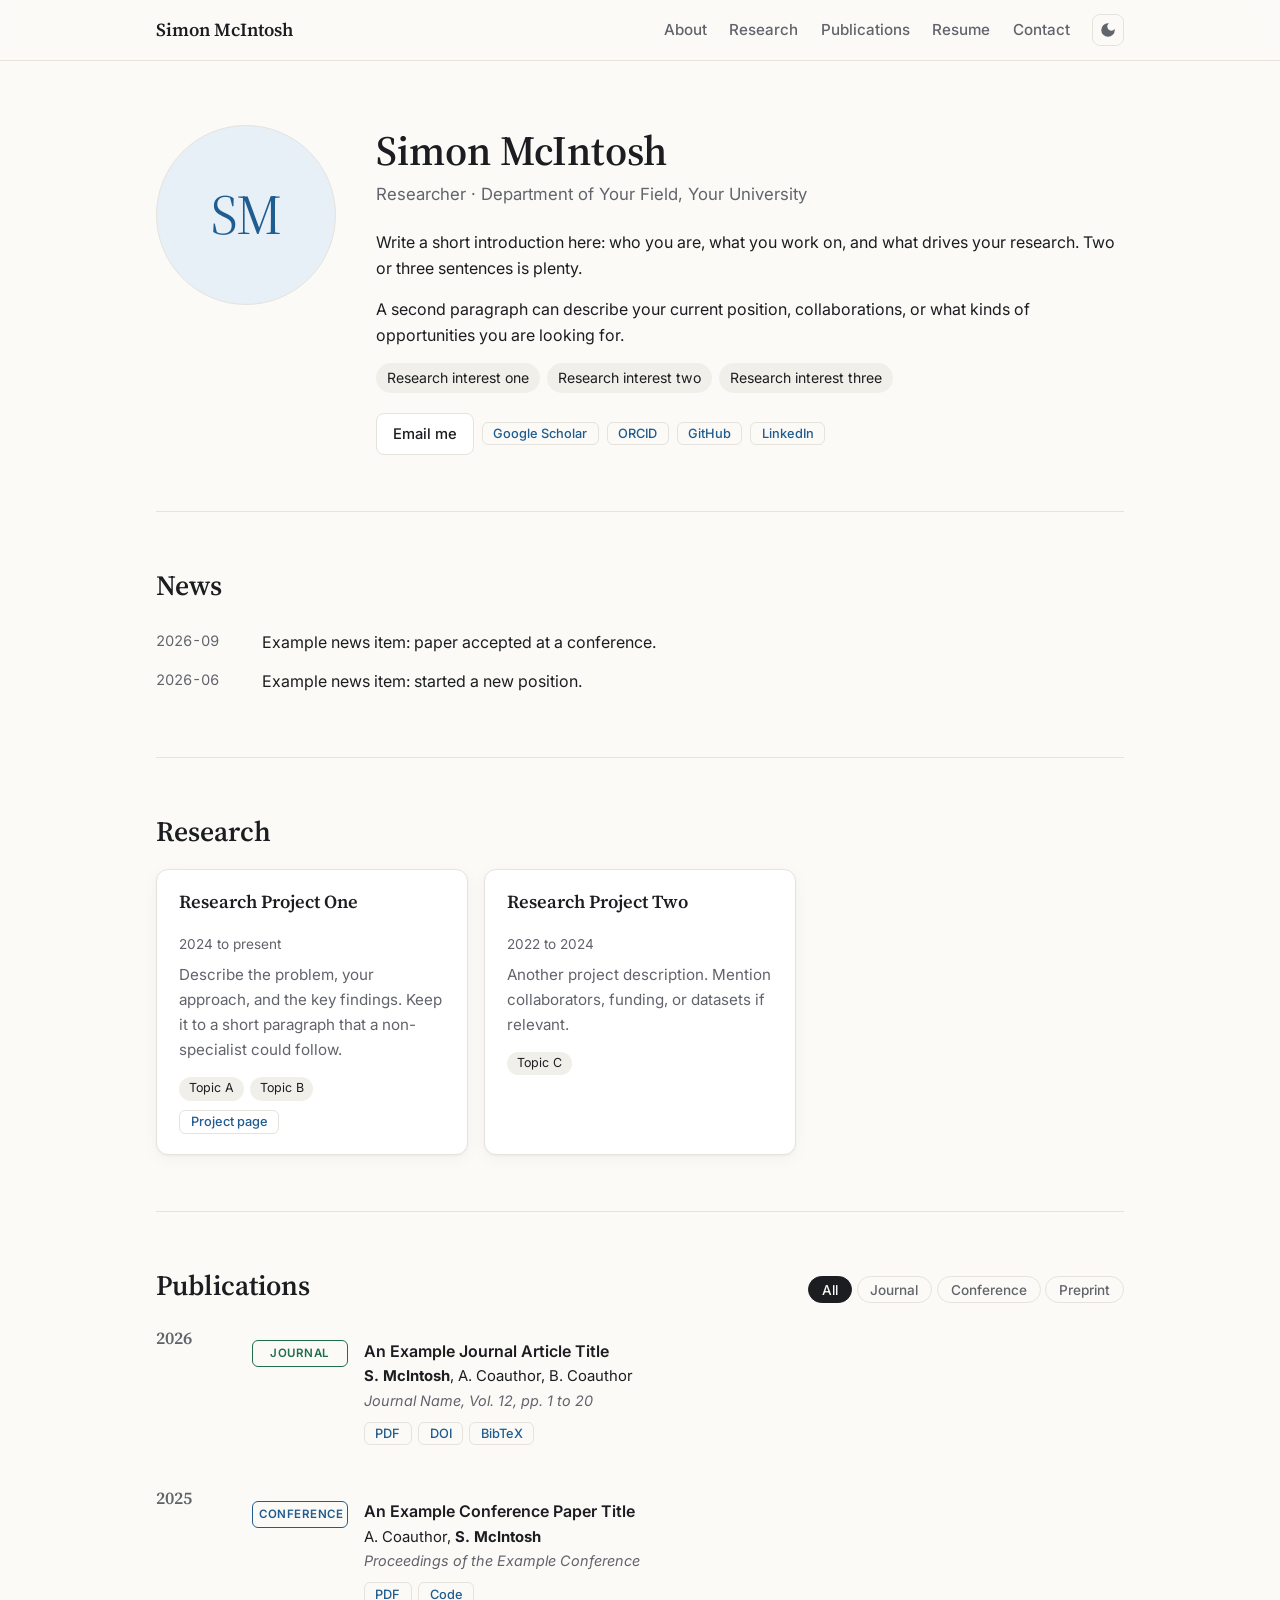
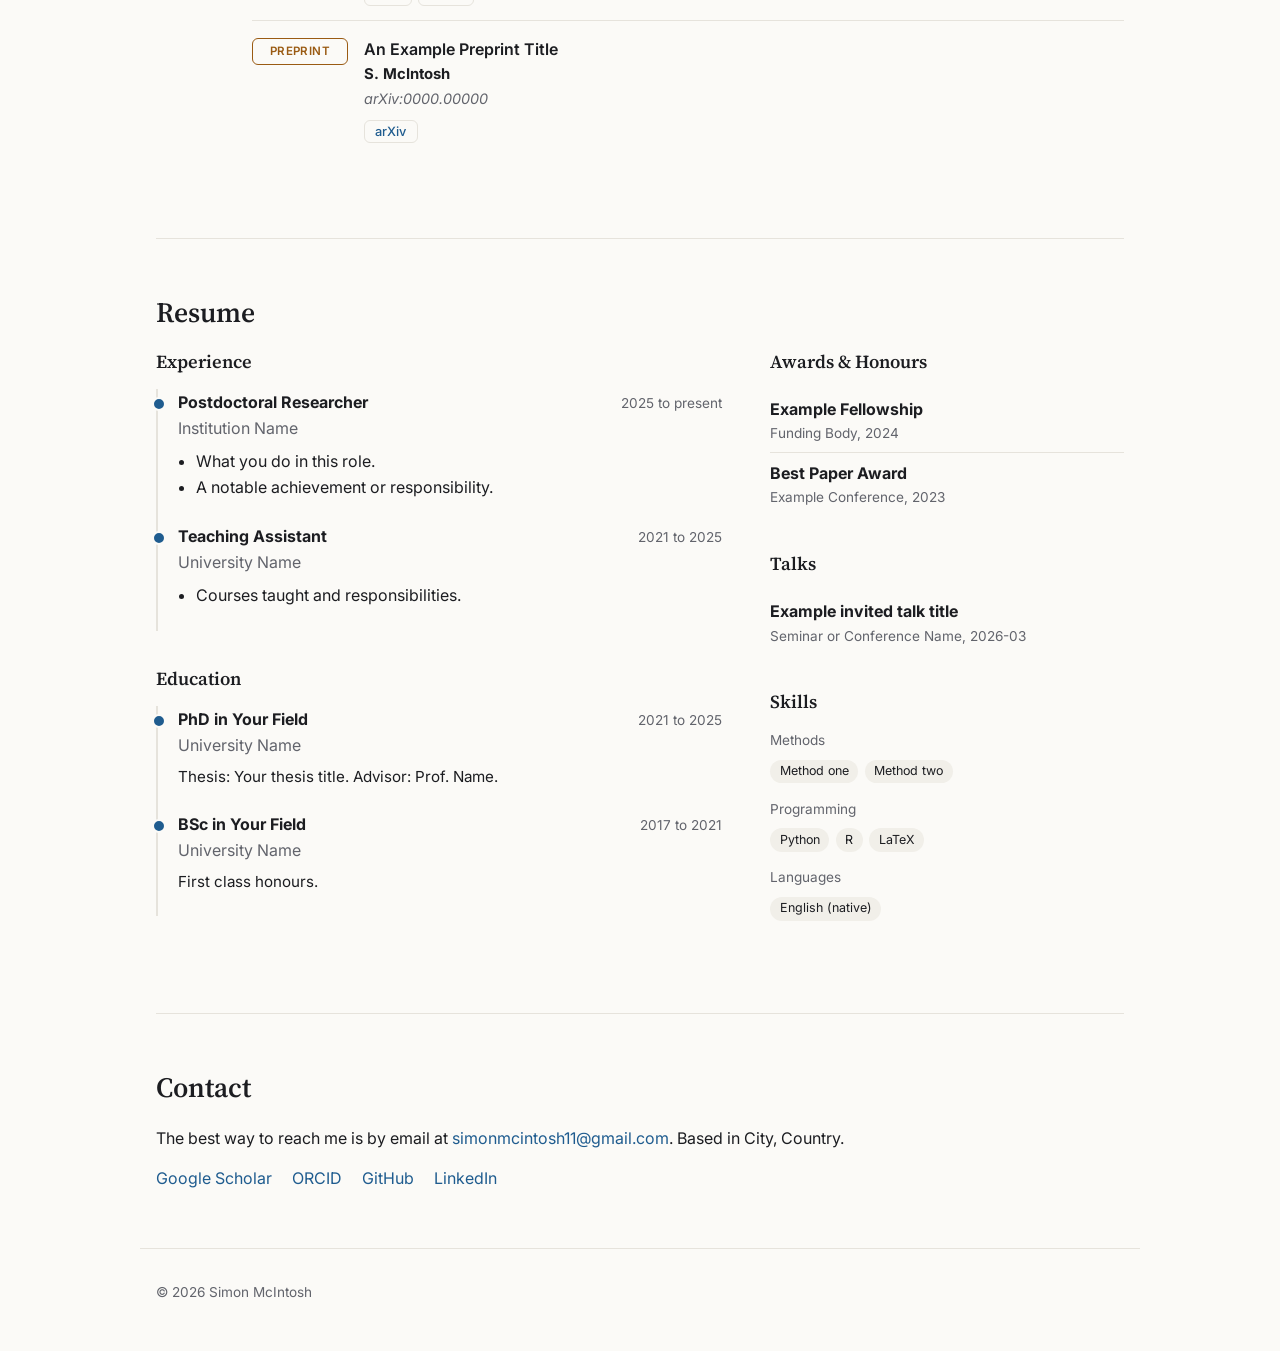
==== index.html @ efc51fea "Add personal website with resume, research, and publications Static site (no build step) suitable fo" ====
<!doctype html>
<html lang="en">
<head>
  <meta charset="utf-8">
  <meta name="viewport" content="width=device-width, initial-scale=1">
  <title>Simon McIntosh</title>
  <meta name="description" content="Resume, research, and publications of Simon McIntosh.">
  <link rel="preconnect" href="https://fonts.googleapis.com">
  <link rel="preconnect" href="https://fonts.gstatic.com" crossorigin>
  <link href="https://fonts.googleapis.com/css2?family=Inter:wght@400;500;600;700&family=Source+Serif+4:opsz,wght@8..60,500;8..60,600&display=swap" rel="stylesheet">
  <link rel="stylesheet" href="styles.css">
</head>
<body>
  <header class="topbar">
    <div class="topbar-inner">
      <a href="#about" class="brand" id="brand"></a>
      <button class="menu-toggle" id="menu-toggle" aria-label="Toggle menu" aria-expanded="false">
        <span></span><span></span><span></span>
      </button>
      <nav id="nav">
        <a href="#about">About</a>
        <a href="#research">Research</a>
        <a href="#publications">Publications</a>
        <a href="#resume">Resume</a>
        <a href="#contact">Contact</a>
        <button class="theme-toggle" id="theme-toggle" aria-label="Toggle dark mode">
          <svg viewBox="0 0 24 24" width="18" height="18" aria-hidden="true"><path fill="currentColor" d="M12 3a9 9 0 1 0 9 9c0-.46-.04-.92-.1-1.36a5.39 5.39 0 0 1-4.4 2.26 5.4 5.4 0 0 1-3.14-9.8c-.44-.06-.9-.1-1.36-.1z"/></svg>
        </button>
      </nav>
    </div>
  </header>

  <main>
    <section id="about" class="hero">
      <div class="hero-photo" id="photo"></div>
      <div class="hero-text">
        <h1 id="name"></h1>
        <p class="subtitle" id="subtitle"></p>
        <div id="about-text"></div>
        <ul class="chips" id="interests"></ul>
        <div class="hero-actions" id="hero-actions"></div>
      </div>
    </section>

    <section id="news-section" class="section">
      <h2>News</h2>
      <ul class="news" id="news"></ul>
    </section>

    <section id="research" class="section">
      <h2>Research</h2>
      <div class="cards" id="research-list"></div>
    </section>

    <section id="publications" class="section">
      <div class="section-head">
        <h2>Publications</h2>
        <div class="filters" id="pub-filters" role="tablist"></div>
      </div>
      <div id="pub-list"></div>
    </section>

    <section id="resume" class="section">
      <div class="section-head">
        <h2>Resume</h2>
        <div id="cv-download"></div>
      </div>
      <div class="resume-grid">
        <div>
          <div id="experience-block">
            <h3>Experience</h3>
            <div class="timeline" id="experience"></div>
          </div>
          <div id="education-block">
            <h3>Education</h3>
            <div class="timeline" id="education"></div>
          </div>
        </div>
        <aside>
          <div id="awards-block">
            <h3>Awards &amp; Honours</h3>
            <ul class="plain" id="awards"></ul>
          </div>
          <div id="talks-block">
            <h3>Talks</h3>
            <ul class="plain" id="talks"></ul>
          </div>
          <div id="skills-block">
            <h3>Skills</h3>
            <div id="skills"></div>
          </div>
        </aside>
      </div>
    </section>

    <section id="contact" class="section contact">
      <h2>Contact</h2>
      <p id="contact-text"></p>
      <ul class="link-row" id="contact-links"></ul>
    </section>
  </main>

  <footer class="footer" id="footer"></footer>

  <script src="content.js"></script>
  <script src="main.js"></script>
</body>
</html>
---- styles.css ----
:root {
  --bg: #fbfaf7;
  --surface: #ffffff;
  --text: #1c1d21;
  --muted: #62646c;
  --border: #e6e3dc;
  --accent: #1f5c8f;
  --accent-soft: #e7eff7;
  --chip: #f1efe9;
  --journal: #1f6f4a;
  --conference: #1f5c8f;
  --preprint: #9a5b13;
  --thesis: #6b3fa0;
  --shadow: 0 1px 2px rgba(0, 0, 0, 0.04), 0 4px 16px rgba(0, 0, 0, 0.04);
  --serif: "Source Serif 4", Georgia, serif;
  --sans: "Inter", system-ui, -apple-system, "Segoe UI", sans-serif;
  color-scheme: light;
}

@media (prefers-color-scheme: dark) {
  :root:not([data-theme="light"]) {
    --bg: #121316;
    --surface: #1a1c20;
    --text: #e8e7e3;
    --muted: #a0a2a9;
    --border: #2b2e34;
    --accent: #7fb2e0;
    --accent-soft: #1d2a37;
    --chip: #24272c;
    --journal: #6fcf9d;
    --conference: #7fb2e0;
    --preprint: #e0a85f;
    --thesis: #b896e6;
    --shadow: none;
    color-scheme: dark;
  }
}
:root[data-theme="dark"] {
  --bg: #121316;
  --surface: #1a1c20;
  --text: #e8e7e3;
  --muted: #a0a2a9;
  --border: #2b2e34;
  --accent: #7fb2e0;
  --accent-soft: #1d2a37;
  --chip: #24272c;
  --journal: #6fcf9d;
  --conference: #7fb2e0;
  --preprint: #e0a85f;
  --thesis: #b896e6;
  --shadow: none;
  color-scheme: dark;
}

* { box-sizing: border-box; }
html { scroll-behavior: smooth; scroll-padding-top: 72px; }
body {
  margin: 0;
  background: var(--bg);
  color: var(--text);
  font: 16px/1.65 var(--sans);
  -webkit-font-smoothing: antialiased;
}
a { color: var(--accent); text-decoration: none; }
a:hover { text-decoration: underline; }
h1, h2, h3 { font-family: var(--serif); font-weight: 600; line-height: 1.25; }
h2 { font-size: 1.75rem; margin: 0 0 1.25rem; }
h3 { font-size: 1.15rem; margin: 0 0 0.5rem; }
p { margin: 0 0 0.9rem; }
.muted { color: var(--muted); }
.small { font-size: 0.85rem; }
[hidden] { display: none !important; }

/* ---------- Top bar ---------- */
.topbar {
  position: sticky; top: 0; z-index: 10;
  background: color-mix(in srgb, var(--bg) 88%, transparent);
  backdrop-filter: blur(8px);
  border-bottom: 1px solid var(--border);
}
.topbar-inner {
  max-width: 1000px; margin: 0 auto; padding: 0 16px;
  height: 60px; display: flex; align-items: center; justify-content: space-between;
}
.brand { font-family: var(--serif); font-weight: 600; font-size: 1.15rem; color: var(--text); }
nav { display: flex; align-items: center; gap: 1.4rem; }
nav a { color: var(--muted); font-size: 0.95rem; font-weight: 500; }
nav a:hover { color: var(--text); text-decoration: none; }
.theme-toggle, .menu-toggle {
  background: none; border: 1px solid var(--border); border-radius: 8px;
  color: var(--muted); cursor: pointer; padding: 6px; display: inline-flex;
}
.theme-toggle:hover { color: var(--text); }
.menu-toggle { display: none; flex-direction: column; gap: 4px; padding: 9px 8px; }
.menu-toggle span { width: 18px; height: 2px; background: currentColor; border-radius: 2px; }

/* ---------- Layout ---------- */
main { max-width: 1000px; margin: 0 auto; padding: 0 16px; }
.section { padding: 3.5rem 0; border-top: 1px solid var(--border); }
.section-head {
  display: flex; align-items: baseline; justify-content: space-between;
  gap: 1rem; flex-wrap: wrap; margin-bottom: 1.25rem;
}
.section-head h2 { margin: 0; }

/* ---------- Hero ---------- */
.hero {
  display: grid; grid-template-columns: 180px 1fr; gap: 2.5rem;
  padding: 4rem 0 3.5rem; align-items: start;
}
.hero-photo {
  width: 180px; height: 180px; border-radius: 50%; overflow: hidden;
  background: var(--accent-soft); display: grid; place-items: center;
  border: 1px solid var(--border);
}
.hero-photo img { width: 100%; height: 100%; object-fit: cover; }
.hero-photo span { font-family: var(--serif); font-size: 3.5rem; color: var(--accent); }
.hero h1 { font-size: 2.6rem; margin: 0 0 0.25rem; }
.subtitle { color: var(--muted); font-size: 1.05rem; margin-bottom: 1.25rem; }
.hero-actions { display: flex; flex-wrap: wrap; gap: 0.5rem; margin-top: 1.25rem; align-items: center; }

.btn {
  display: inline-block; padding: 0.5rem 1rem; border-radius: 8px;
  border: 1px solid var(--border); color: var(--text); font-weight: 500; font-size: 0.92rem;
  background: var(--surface);
}
.btn:hover { text-decoration: none; border-color: var(--accent); }
.btn.primary { background: var(--accent); border-color: var(--accent); color: var(--bg); }

.chips { list-style: none; padding: 0; margin: 0.5rem 0 0; display: flex; flex-wrap: wrap; gap: 0.4rem; }
.chips li { background: var(--chip); padding: 0.2rem 0.7rem; border-radius: 999px; font-size: 0.88rem; }
.chips.small li { font-size: 0.78rem; padding: 0.1rem 0.6rem; }

.pill-link {
  display: inline-block; font: 500 0.8rem var(--sans); padding: 0.2rem 0.65rem;
  border: 1px solid var(--border); border-radius: 6px; color: var(--accent);
  background: transparent; cursor: pointer;
}
.pill-link:hover { background: var(--accent-soft); text-decoration: none; }
.links { display: flex; flex-wrap: wrap; gap: 0.4rem; margin-top: 0.6rem; }

/* ---------- News ---------- */
.news { list-style: none; padding: 0; margin: 0; }
.news li { display: grid; grid-template-columns: 90px 1fr; gap: 1rem; padding: 0.4rem 0; }
.news time { color: var(--muted); font-variant-numeric: tabular-nums; font-size: 0.9rem; }

/* ---------- Research cards ---------- */
.cards { display: grid; grid-template-columns: repeat(auto-fill, minmax(280px, 1fr)); gap: 1rem; }
.card {
  background: var(--surface); border: 1px solid var(--border); border-radius: 12px;
  padding: 1.25rem 1.4rem; box-shadow: var(--shadow);
}
.card-head { display: flex; justify-content: space-between; gap: 0.75rem; align-items: baseline; flex-wrap: wrap; }
.card p { color: var(--muted); font-size: 0.95rem; margin-top: 0.4rem; }

/* ---------- Publications ---------- */
.filters { display: flex; gap: 0.3rem; flex-wrap: wrap; }
.filters button {
  font: 500 0.85rem var(--sans); padding: 0.3rem 0.8rem; border-radius: 999px;
  border: 1px solid var(--border); background: transparent; color: var(--muted); cursor: pointer;
}
.filters button.active { background: var(--text); color: var(--bg); border-color: var(--text); }
.pub-year { display: grid; grid-template-columns: 80px 1fr; gap: 1rem; margin-bottom: 1.5rem; }
.year { color: var(--muted); font-size: 1.1rem; margin-top: 0.2rem; }
.pubs { list-style: none; padding: 0; margin: 0; }
.pub { display: grid; grid-template-columns: 96px 1fr; gap: 1rem; padding: 0.9rem 0; border-bottom: 1px solid var(--border); }
.pub:last-child { border-bottom: none; }
.pub-title { font-weight: 600; }
.pub-authors { font-size: 0.93rem; }
.pub-venue { font-size: 0.9rem; color: var(--muted); font-style: italic; }
.badge {
  align-self: start; text-align: center; font-size: 0.72rem; font-weight: 600;
  text-transform: uppercase; letter-spacing: 0.04em; padding: 0.2rem 0.4rem;
  border-radius: 6px; border: 1px solid currentColor; margin-top: 0.15rem;
}
.badge-journal { color: var(--journal); }
.badge-conference { color: var(--conference); }
.badge-preprint { color: var(--preprint); }
.badge-thesis { color: var(--thesis); }
.badge-other { color: var(--muted); }
.bibtex {
  background: var(--chip); border-radius: 8px; padding: 0.8rem 1rem; margin: 0.6rem 0 0;
  font-size: 0.8rem; overflow-x: auto; white-space: pre;
}

/* ---------- Resume ---------- */
.resume-grid { display: grid; grid-template-columns: 1.6fr 1fr; gap: 3rem; }
.resume-grid h3 { margin: 0 0 1rem; }
.resume-grid > div > div, .resume-grid aside > div { margin-bottom: 2.25rem; }
.timeline { border-left: 2px solid var(--border); padding-left: 1.25rem; }
.tl-item { position: relative; padding-bottom: 1.4rem; }
.tl-item::before {
  content: ""; position: absolute; left: calc(-1.25rem - 6px); top: 0.5rem;
  width: 10px; height: 10px; border-radius: 50%; background: var(--accent); border: 2px solid var(--bg);
}
.tl-head { display: flex; justify-content: space-between; gap: 1rem; flex-wrap: wrap; align-items: baseline; }
.tl-item ul { margin: 0.4rem 0 0; padding-left: 1.1rem; }
.tl-item p { margin: 0.3rem 0 0; font-size: 0.95rem; }
.plain { list-style: none; padding: 0; margin: 0; }
.plain li { display: flex; flex-direction: column; padding: 0.45rem 0; border-bottom: 1px solid var(--border); }
.plain li:last-child { border-bottom: none; }
.skill { margin-bottom: 0.9rem; }

/* ---------- Contact / footer ---------- */
.link-row { list-style: none; padding: 0; margin: 0; display: flex; flex-wrap: wrap; gap: 1.25rem; }
.footer {
  max-width: 1000px; margin: 0 auto; padding: 2rem 16px 3rem;
  color: var(--muted); font-size: 0.85rem; border-top: 1px solid var(--border);
}

/* ---------- Responsive ---------- */
@media (max-width: 760px) {
  .menu-toggle { display: inline-flex; }
  nav {
    display: none; position: absolute; top: 60px; left: 0; right: 0;
    flex-direction: column; align-items: stretch; gap: 0;
    background: var(--bg); border-bottom: 1px solid var(--border); padding: 0.5rem 16px 1rem;
  }
  nav a { padding: 0.6rem 0; }
  .theme-toggle { align-self: flex-start; margin-top: 0.5rem; }
  .nav-open nav { display: flex; }

  .hero { grid-template-columns: 1fr; gap: 1.5rem; padding-top: 2.5rem; }
  .hero-photo { width: 120px; height: 120px; }
  .hero-photo span { font-size: 2.4rem; }
  .hero h1 { font-size: 2rem; }
  .resume-grid { grid-template-columns: 1fr; gap: 0; }
  .pub-year { grid-template-columns: 1fr; gap: 0.25rem; }
  .pub { grid-template-columns: 1fr; gap: 0.4rem; }
  .badge { justify-self: start; }
  .news li { grid-template-columns: 1fr; gap: 0; }
}

@media print {
  .topbar, .filters, .hero-actions, .theme-toggle { display: none; }
  .section { padding: 1.5rem 0; }
}
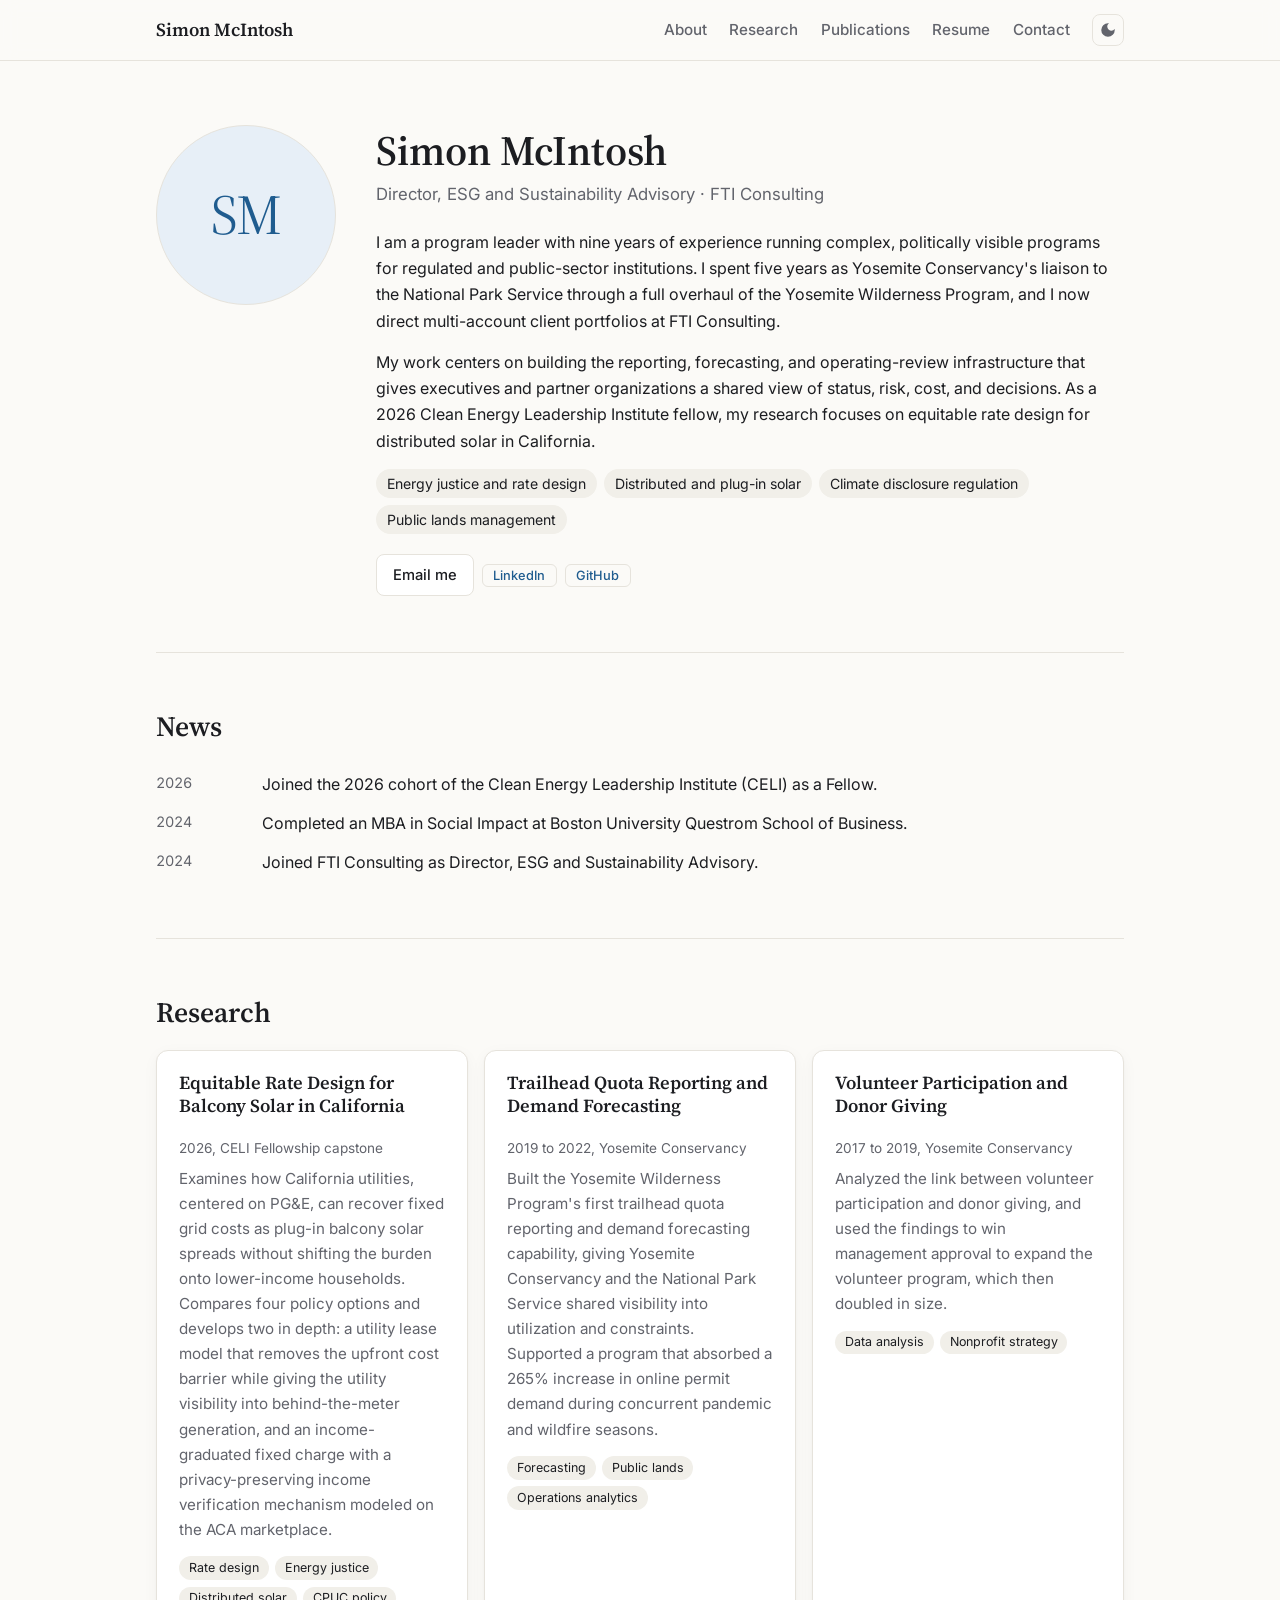
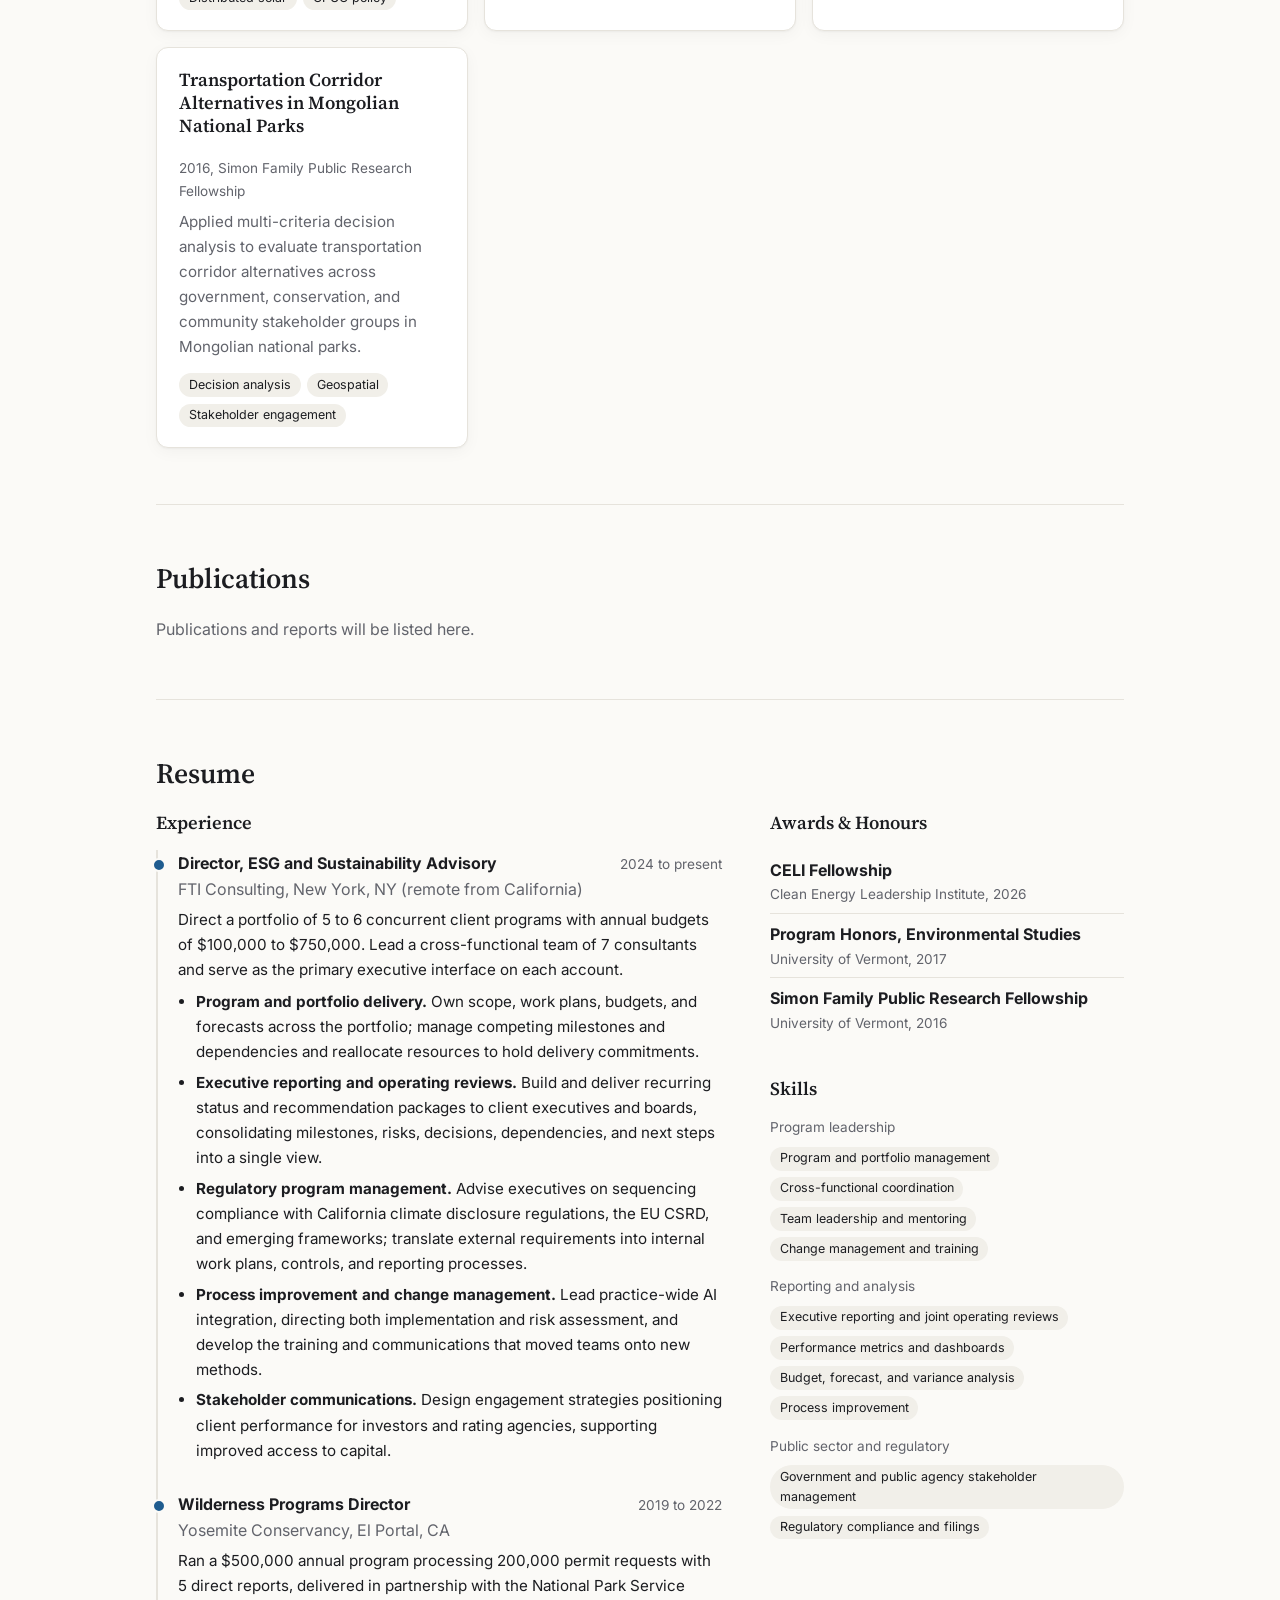
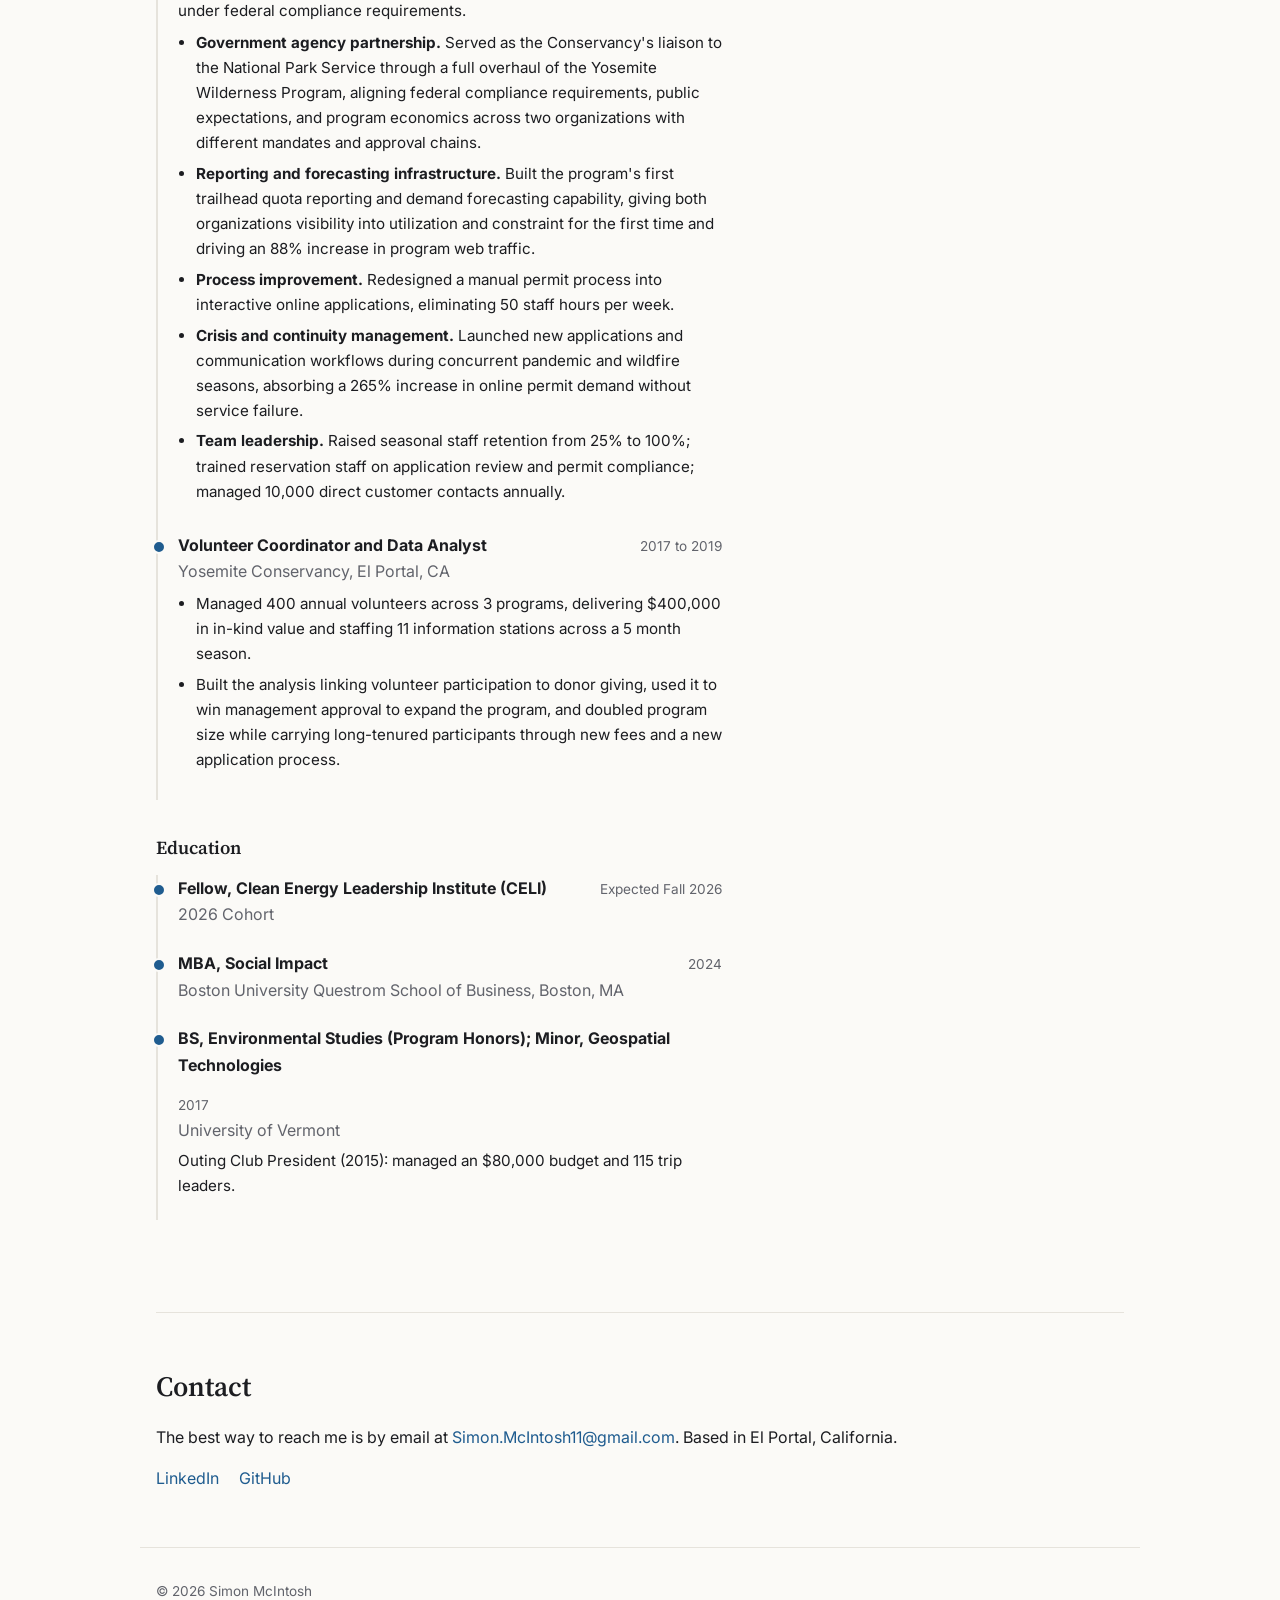
==== commit c2013d00: "Fill site with resume content and research projects Populate content.js from the resume: experience," ====
--- a/index.html
+++ b/index.html
@@ -4,7 +4,7 @@
   <meta charset="utf-8">
   <meta name="viewport" content="width=device-width, initial-scale=1">
   <title>Simon McIntosh</title>
-  <meta name="description" content="Resume, research, and publications of Simon McIntosh.">
+  <meta name="description" content="Simon McIntosh: program leader in energy, sustainability, and public infrastructure. Resume, research, and publications.">
   <link rel="preconnect" href="https://fonts.googleapis.com">
   <link rel="preconnect" href="https://fonts.gstatic.com" crossorigin>
   <link href="https://fonts.googleapis.com/css2?family=Inter:wght@400;500;600;700&family=Source+Serif+4:opsz,wght@8..60,500;8..60,600&display=swap" rel="stylesheet">
--- a/styles.css
+++ b/styles.css
@@ -177,6 +177,8 @@
 .badge-conference { color: var(--conference); }
 .badge-preprint { color: var(--preprint); }
 .badge-thesis { color: var(--thesis); }
+.badge-report { color: var(--journal); }
+.empty { margin: 0; }
 .badge-other { color: var(--muted); }
 .bibtex {
   background: var(--chip); border-radius: 8px; padding: 0.8rem 1rem; margin: 0.6rem 0 0;
@@ -195,6 +197,7 @@
 }
 .tl-head { display: flex; justify-content: space-between; gap: 1rem; flex-wrap: wrap; align-items: baseline; }
 .tl-item ul { margin: 0.4rem 0 0; padding-left: 1.1rem; }
+.tl-item li { margin-bottom: 0.35rem; font-size: 0.95rem; }
 .tl-item p { margin: 0.3rem 0 0; font-size: 0.95rem; }
 .plain { list-style: none; padding: 0; margin: 0; }
 .plain li { display: flex; flex-direction: column; padding: 0.45rem 0; border-bottom: 1px solid var(--border); }
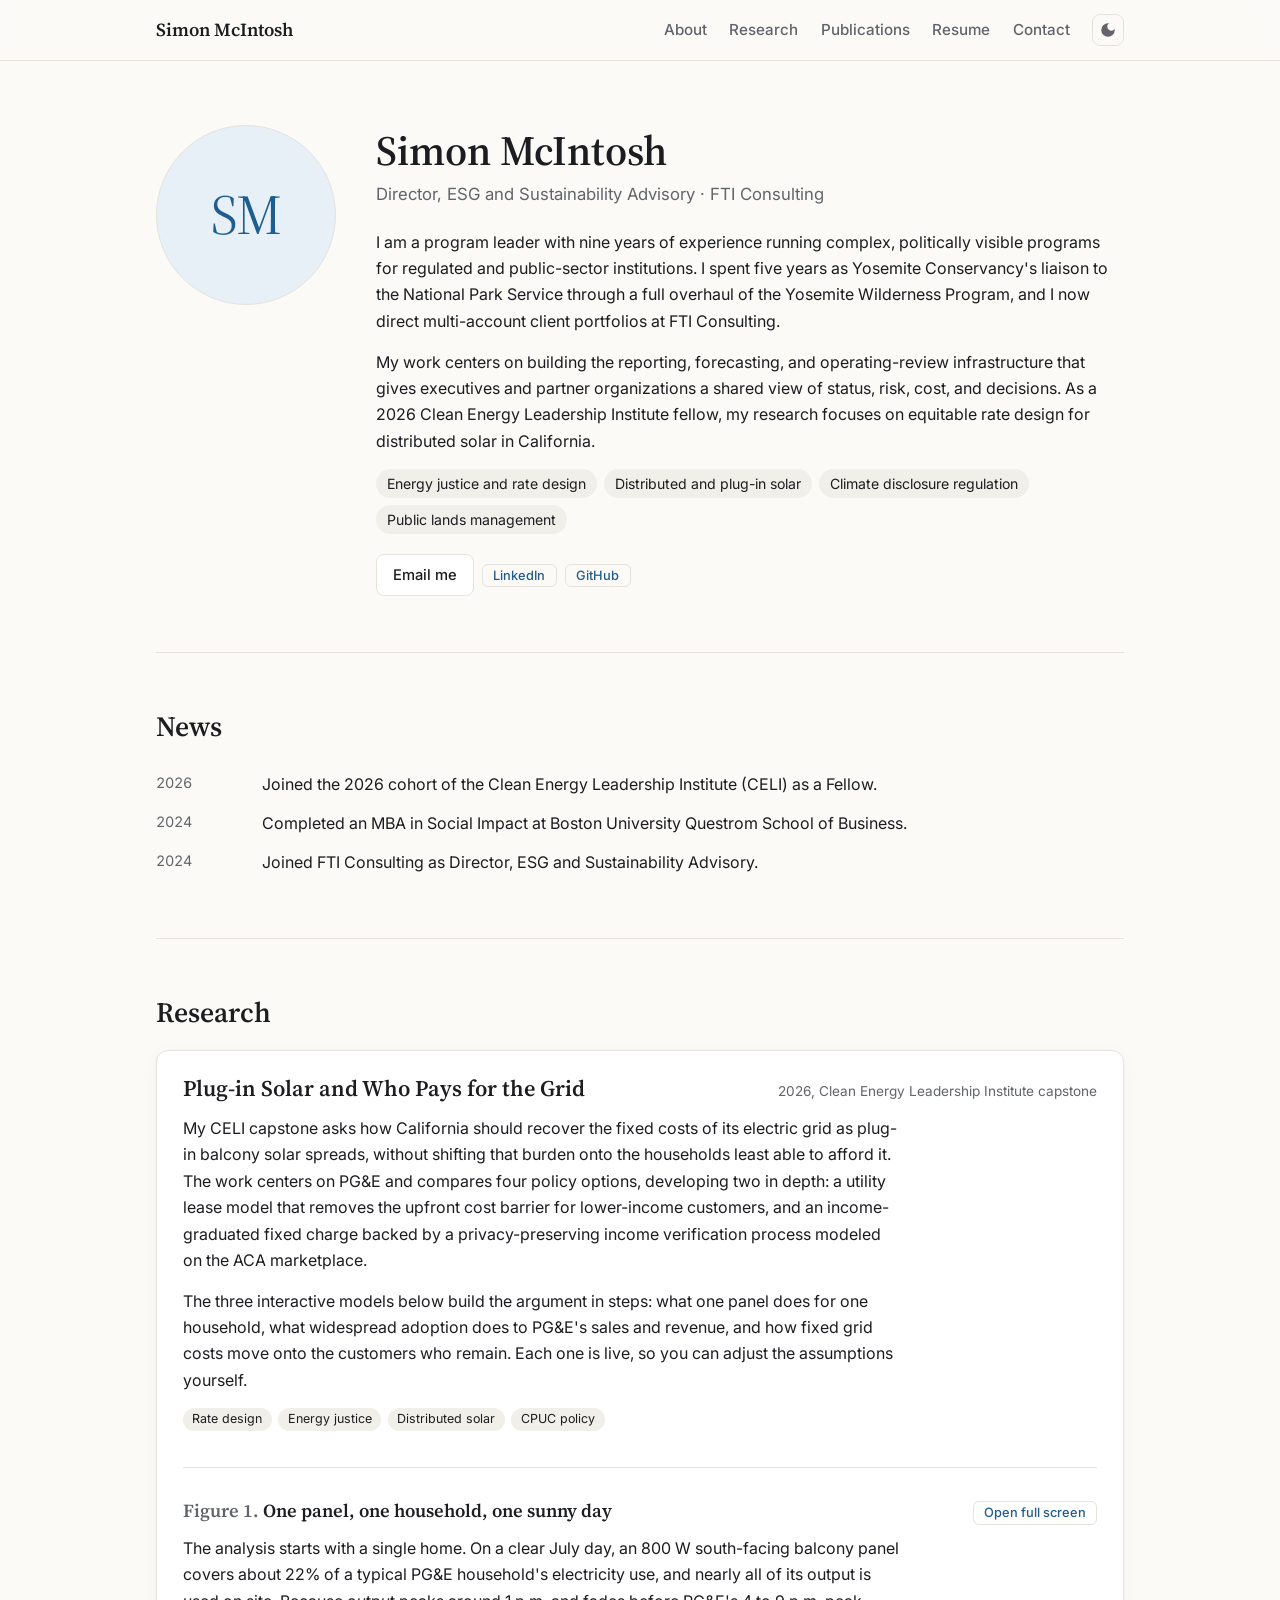
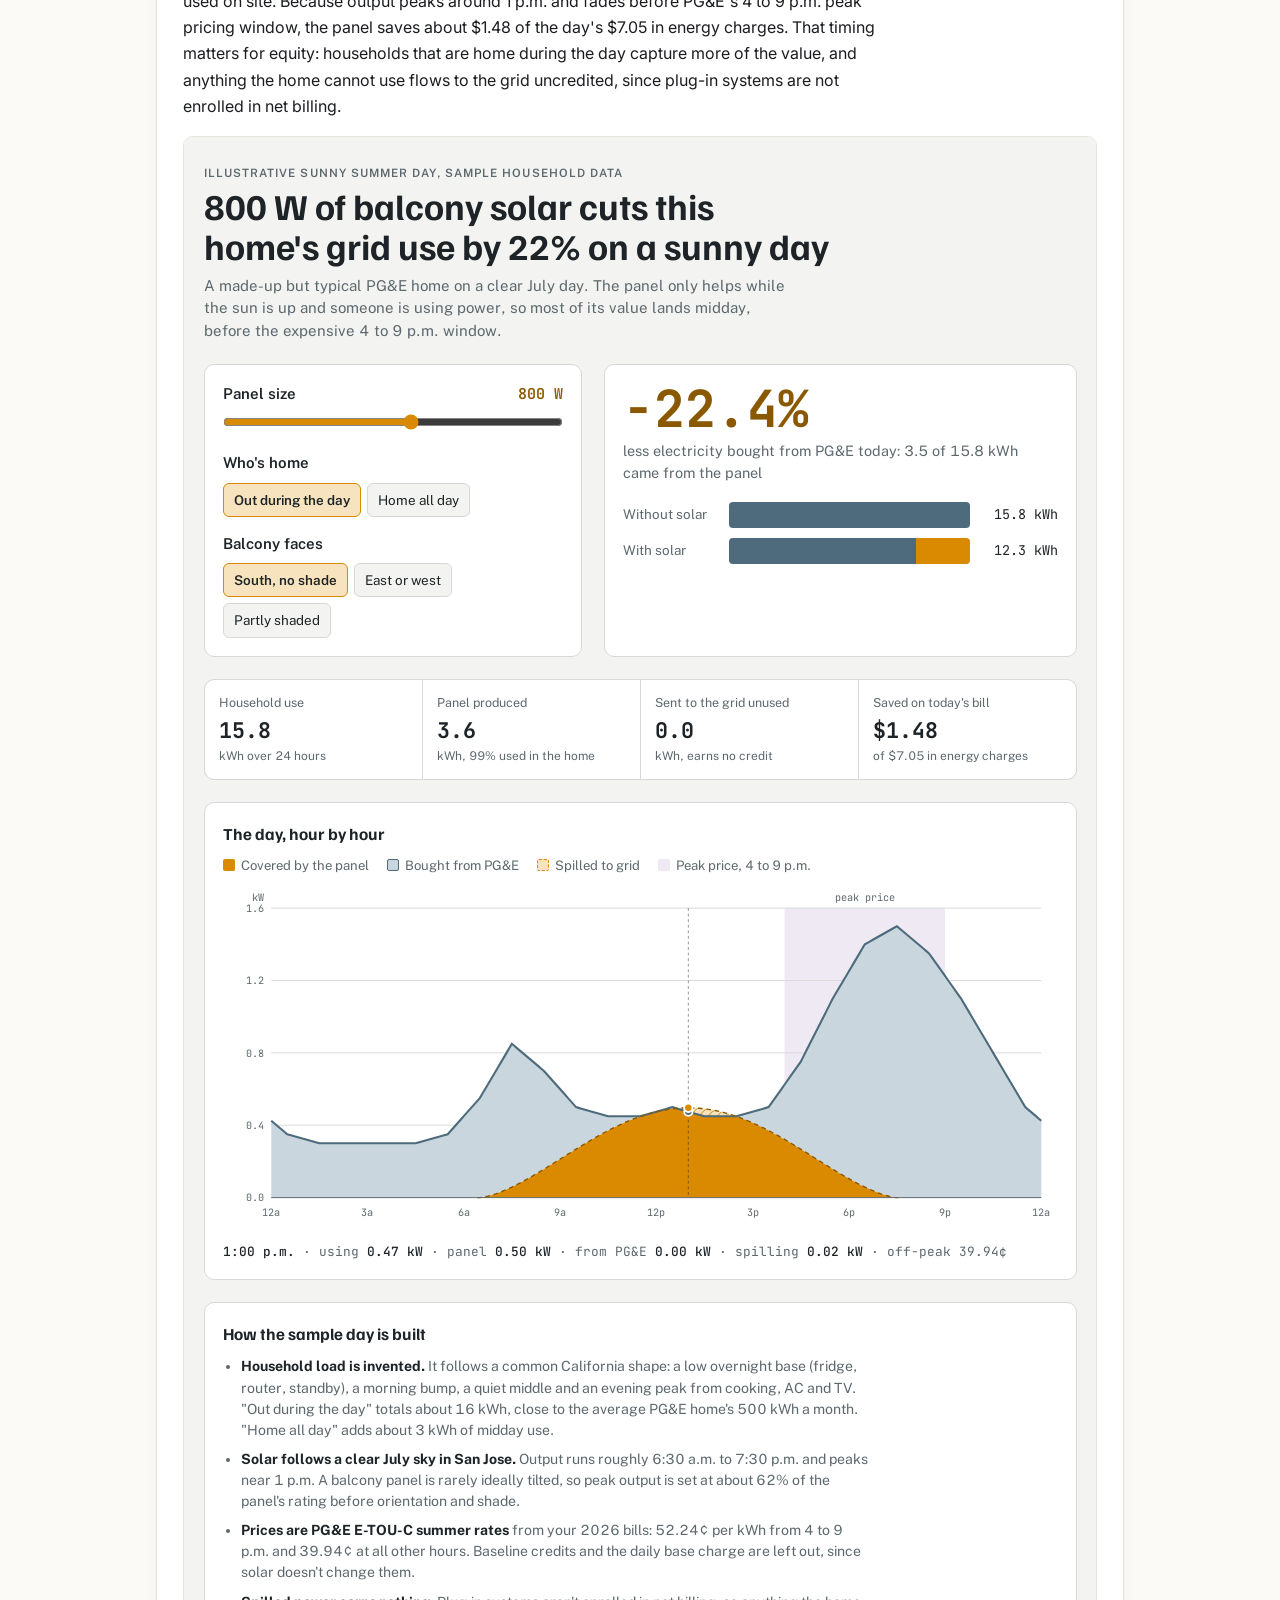
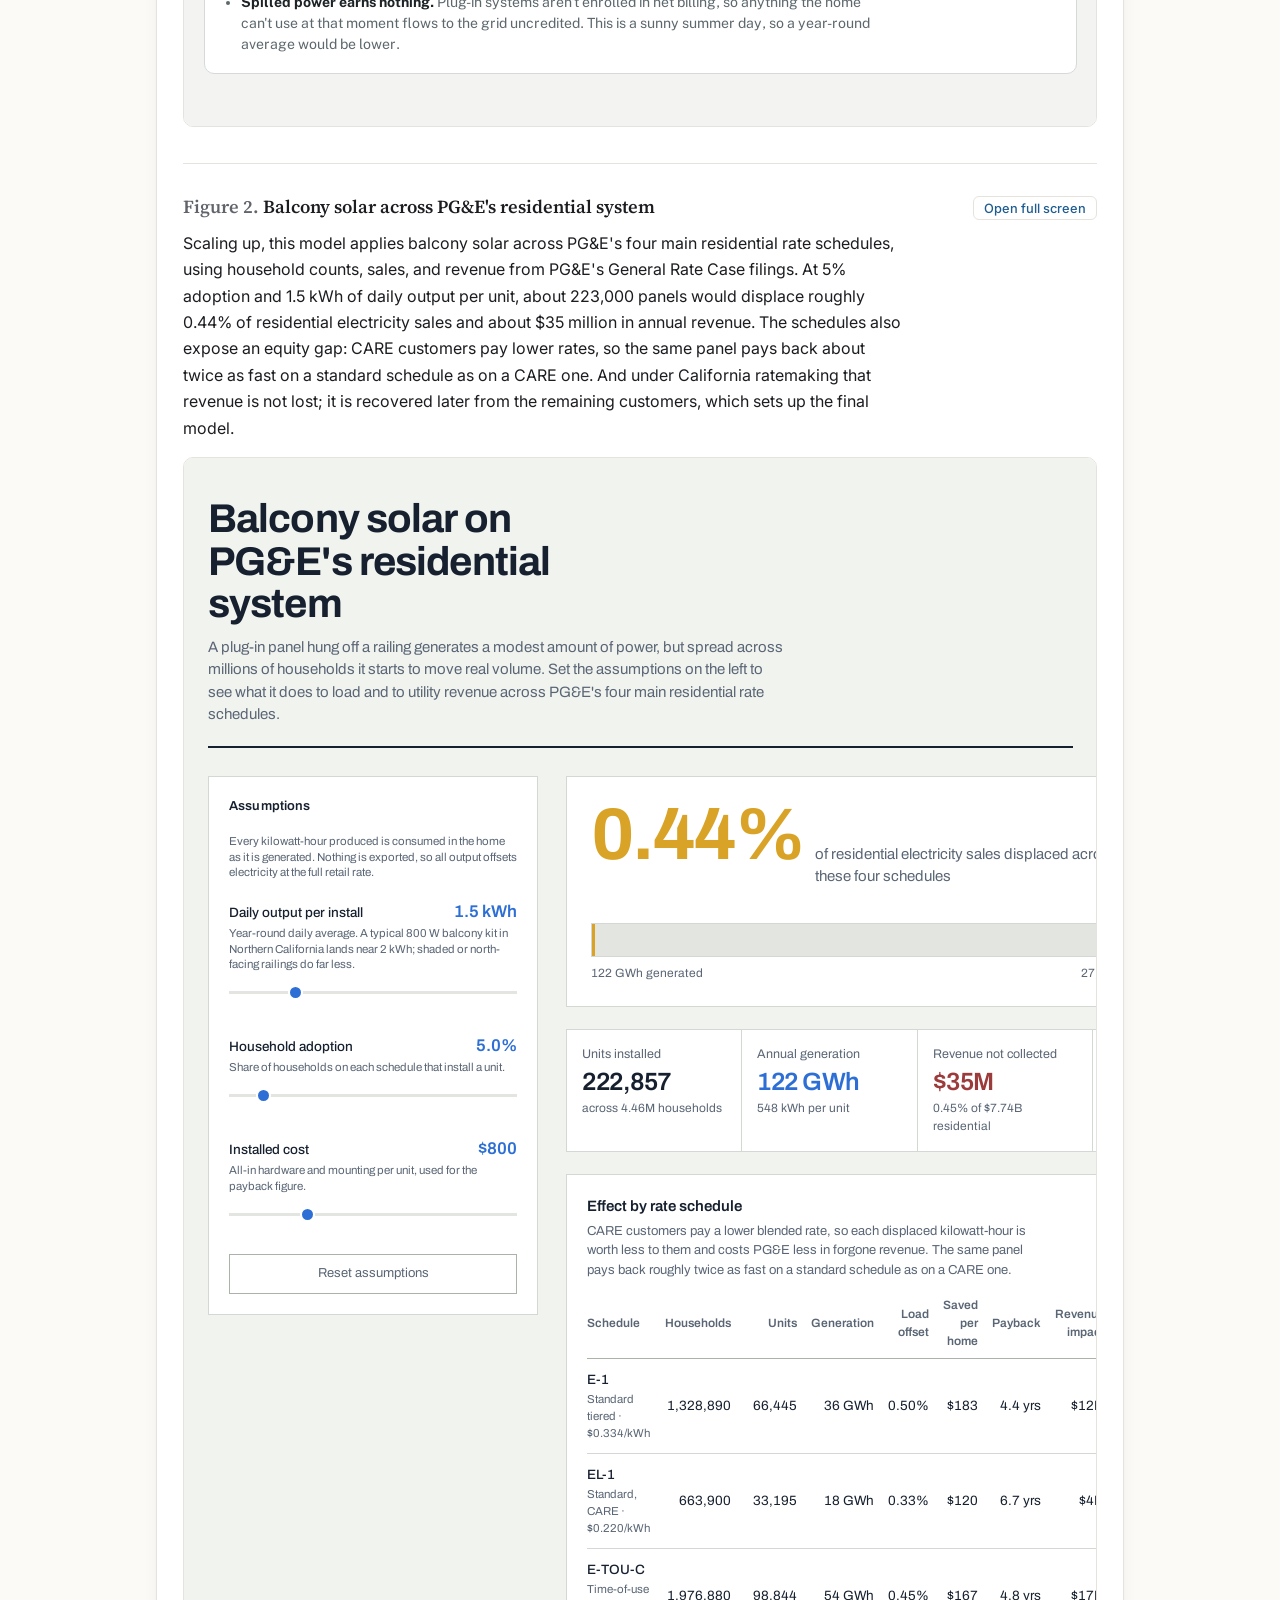
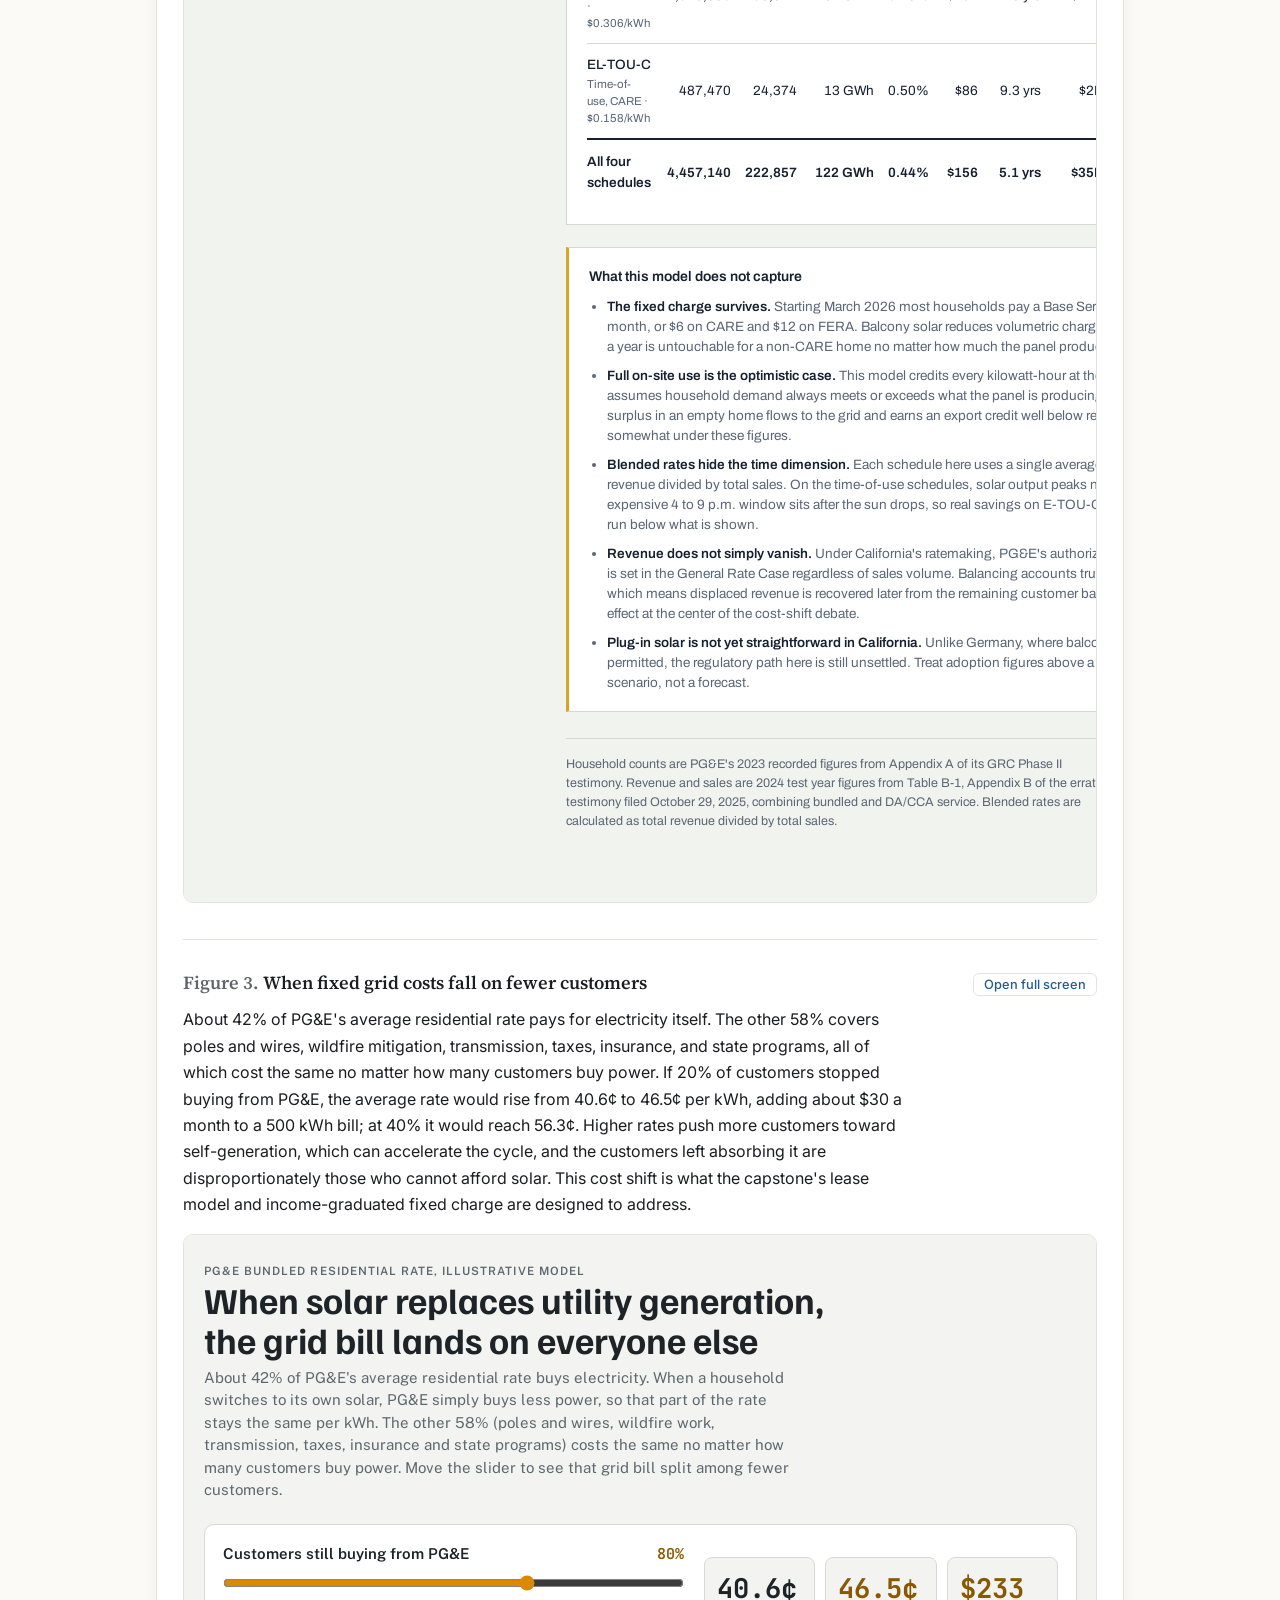
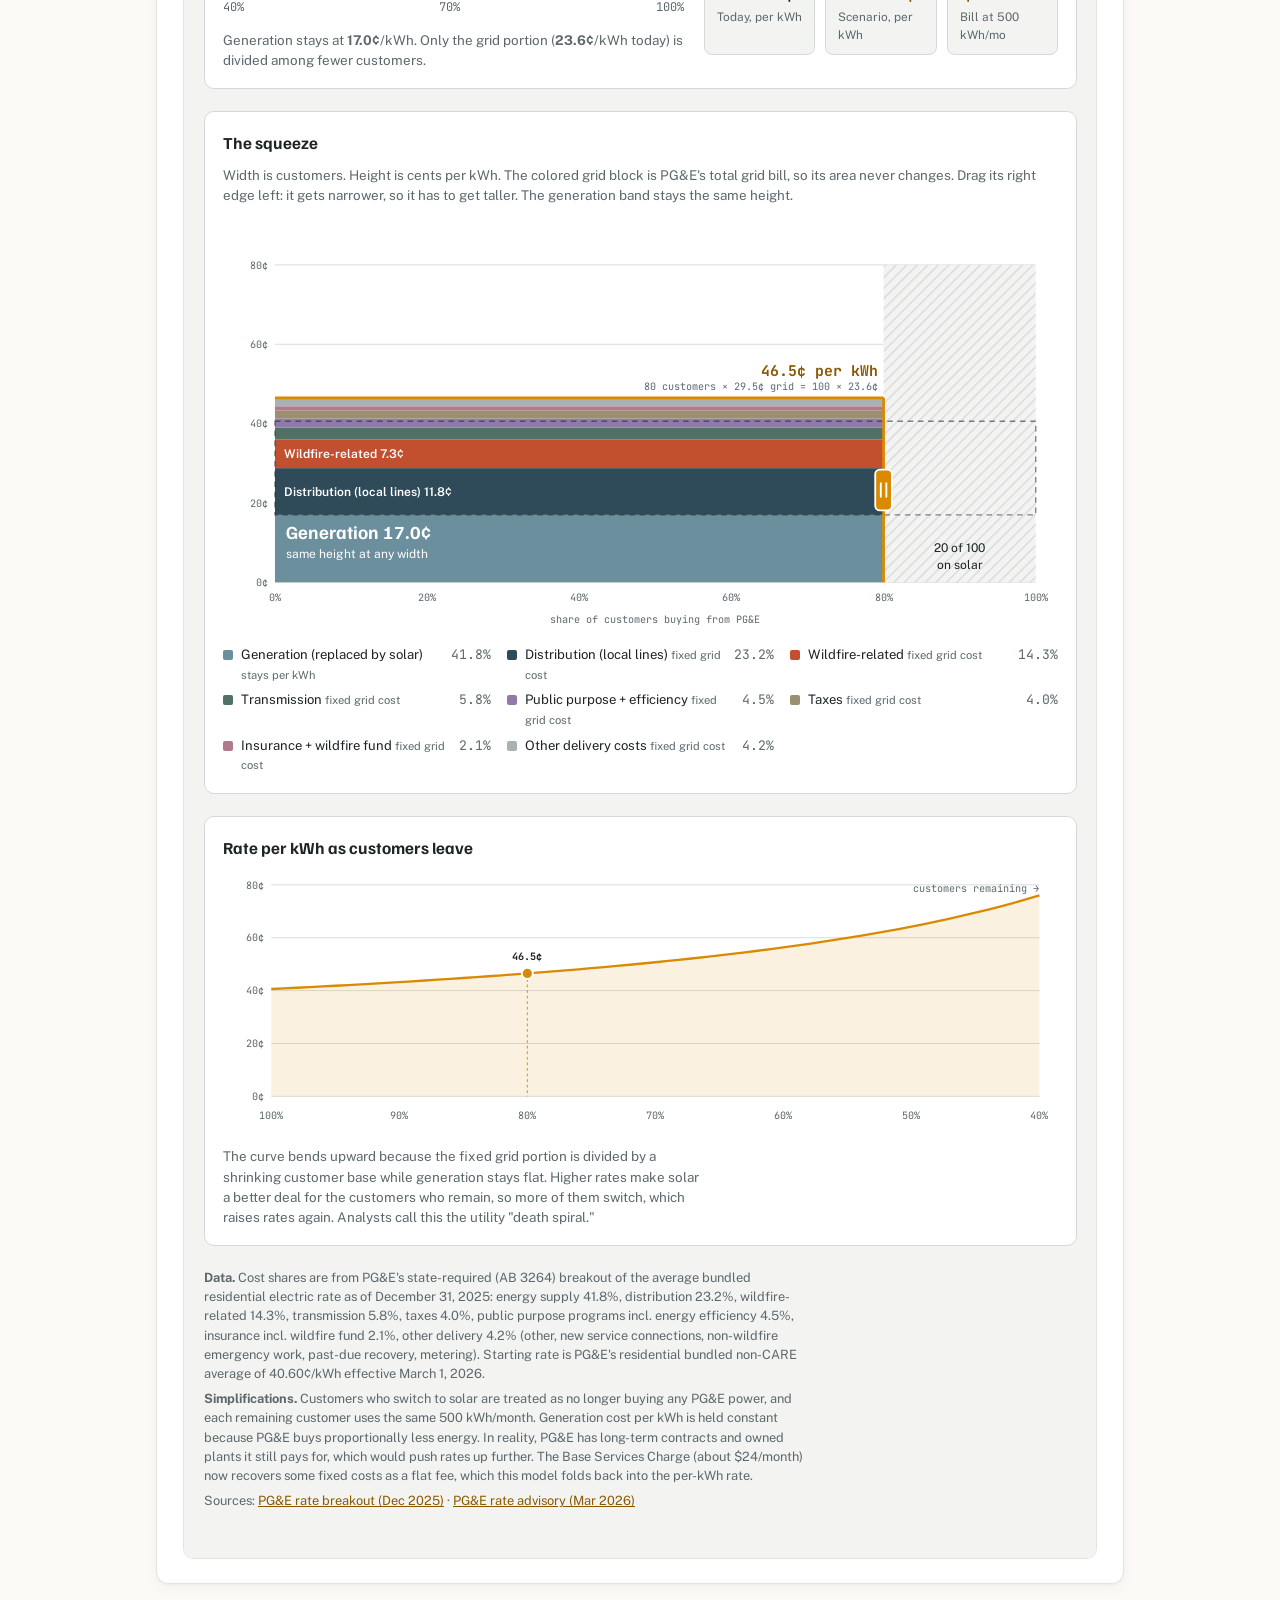
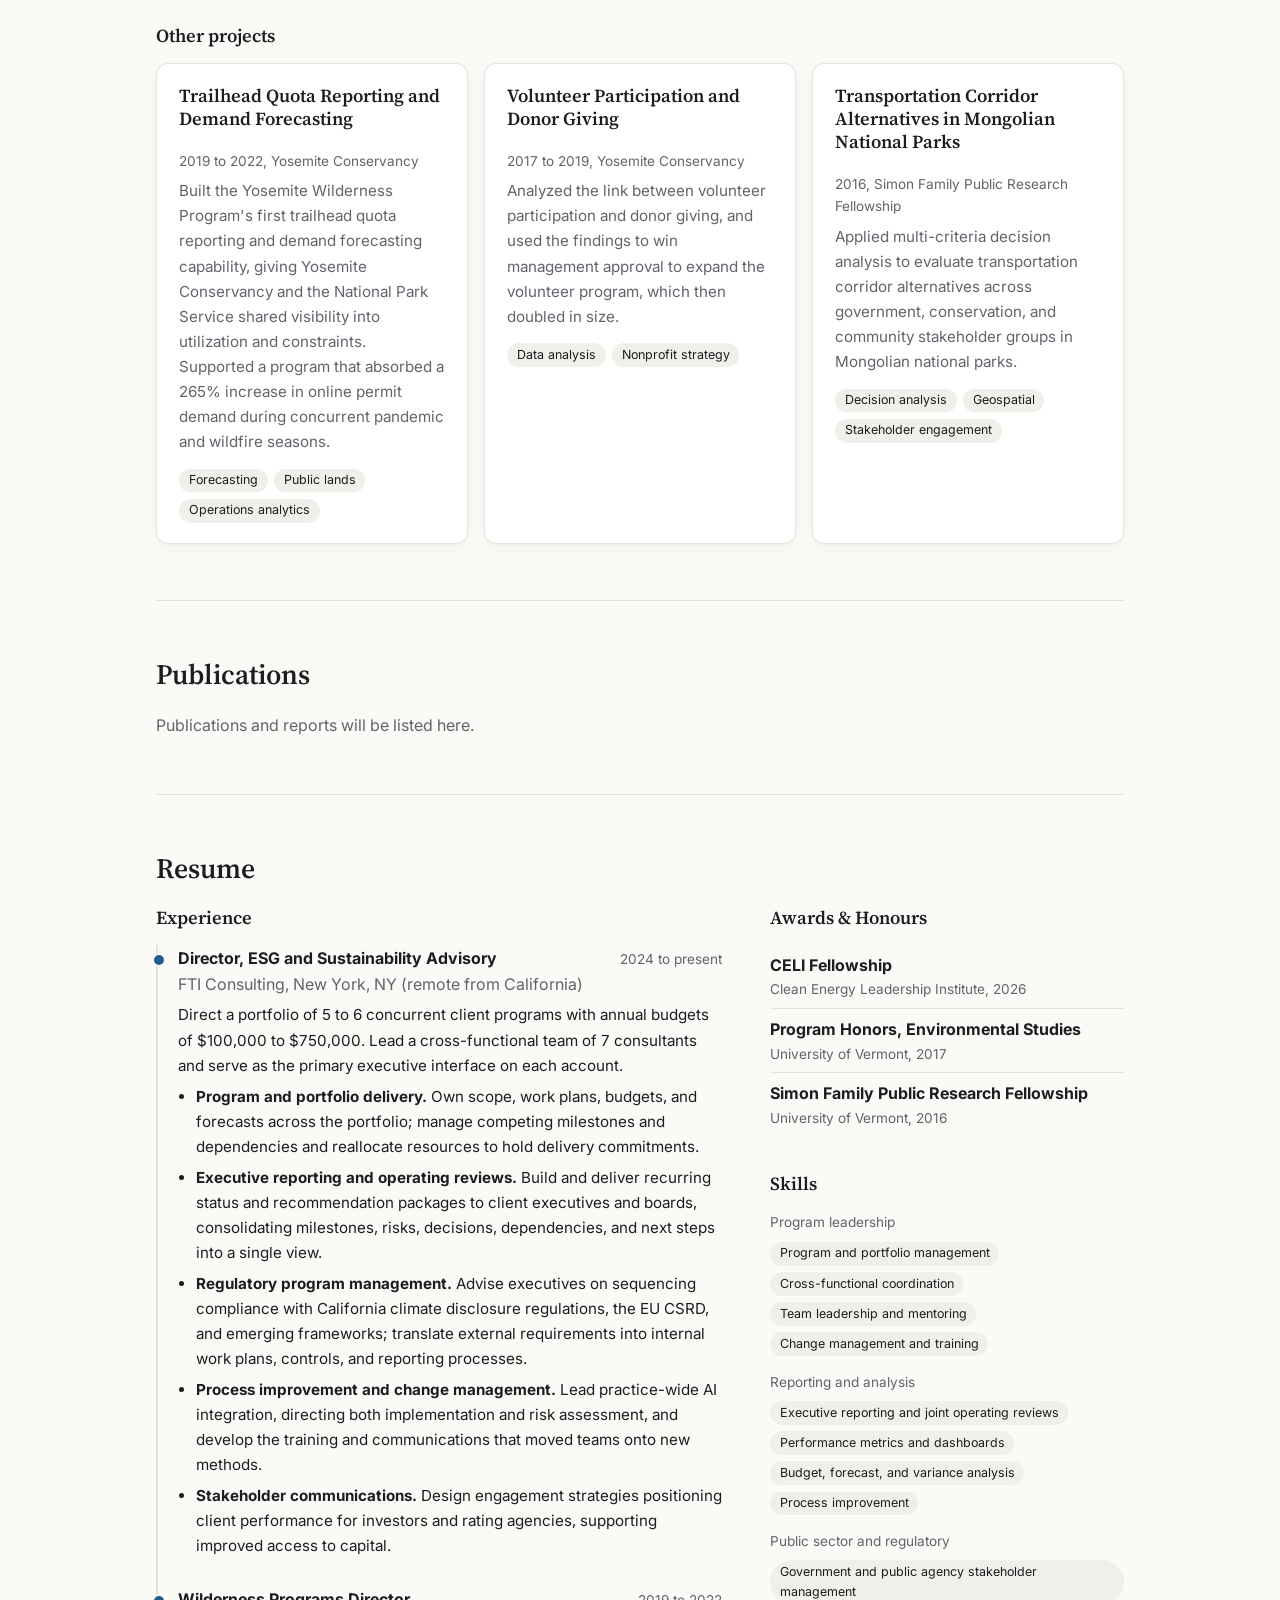
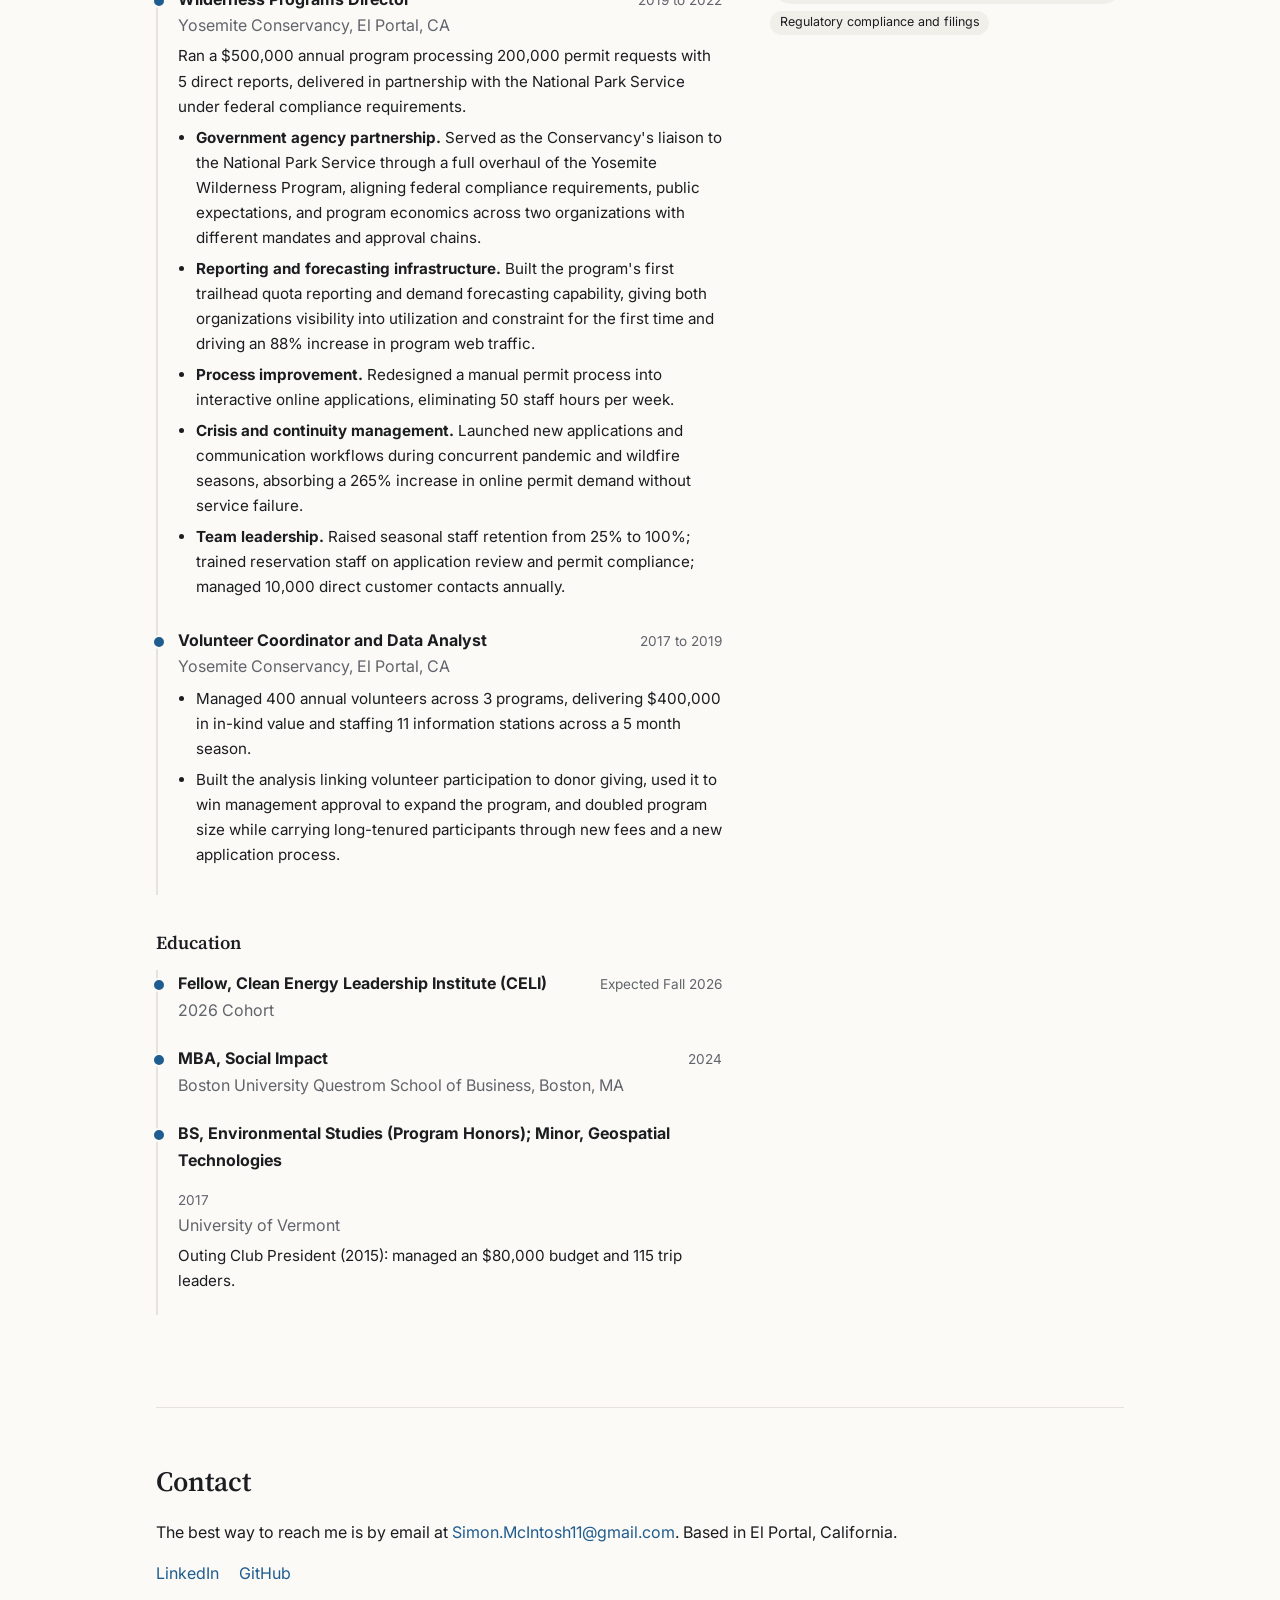
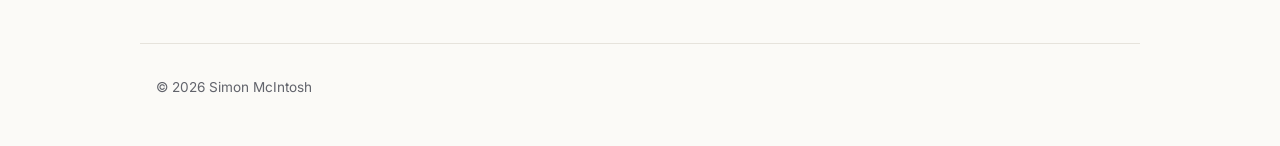
==== commit 365c84ae: "Add featured CELI capstone research with interactive visuals Embed the three capstone models (sunny " ====
--- a/index.html
+++ b/index.html
@@ -49,6 +49,8 @@
 
     <section id="research" class="section">
       <h2>Research</h2>
+      <article class="featured" id="featured"></article>
+      <h3 class="more-research" id="more-research">Other projects</h3>
       <div class="cards" id="research-list"></div>
     </section>
 
--- a/styles.css
+++ b/styles.css
@@ -153,6 +153,21 @@
 .card-head { display: flex; justify-content: space-between; gap: 0.75rem; align-items: baseline; flex-wrap: wrap; }
 .card p { color: var(--muted); font-size: 0.95rem; margin-top: 0.4rem; }
 
+/* ---------- Featured research ---------- */
+.featured {
+  background: var(--surface); border: 1px solid var(--border); border-radius: 12px;
+  padding: 1.5rem 1.6rem; box-shadow: var(--shadow); margin-bottom: 2.5rem;
+}
+.featured-title { font-size: 1.4rem; margin: 0 0 0.75rem; }
+.featured > p { max-width: 72ch; }
+.visual { margin: 2.25rem 0 0; padding-top: 1.75rem; border-top: 1px solid var(--border); }
+.visual-head { display: flex; justify-content: space-between; align-items: baseline; gap: 0.75rem; flex-wrap: wrap; }
+.visual h4 { font-family: var(--serif); font-size: 1.15rem; font-weight: 600; margin: 0 0 0.5rem; }
+.visual figcaption p { max-width: 72ch; margin-bottom: 1rem; }
+.visual-frame { border: 1px solid var(--border); border-radius: 10px; overflow: hidden; }
+.visual-frame iframe { display: block; width: 100%; height: 1100px; border: 0; }
+.more-research { margin: 0 0 1rem; }
+
 /* ---------- Publications ---------- */
 .filters { display: flex; gap: 0.3rem; flex-wrap: wrap; }
 .filters button {
@@ -232,6 +247,8 @@
   .pub { grid-template-columns: 1fr; gap: 0.4rem; }
   .badge { justify-self: start; }
   .news li { grid-template-columns: 1fr; gap: 0; }
+  .featured { padding: 1.1rem 1rem; }
+  .visual-frame { margin: 0 -0.5rem; }
 }
 
 @media print {
